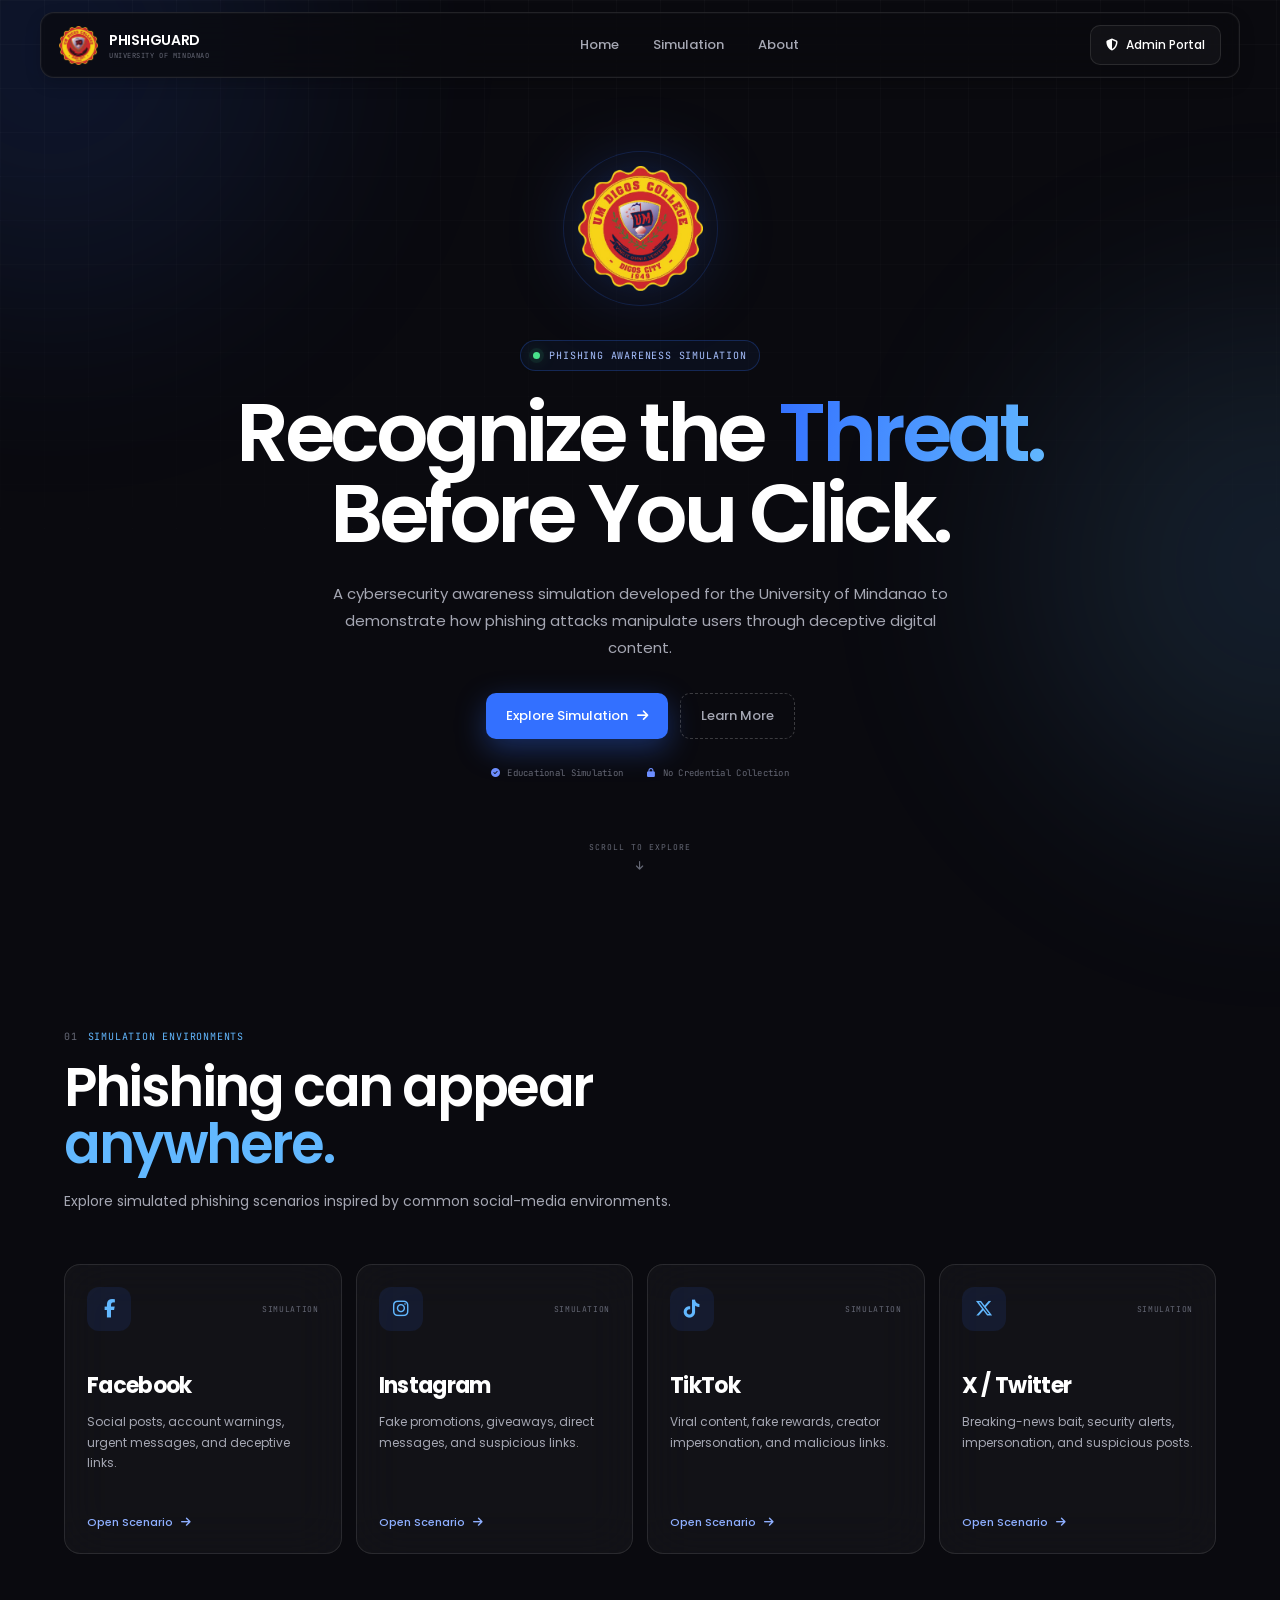
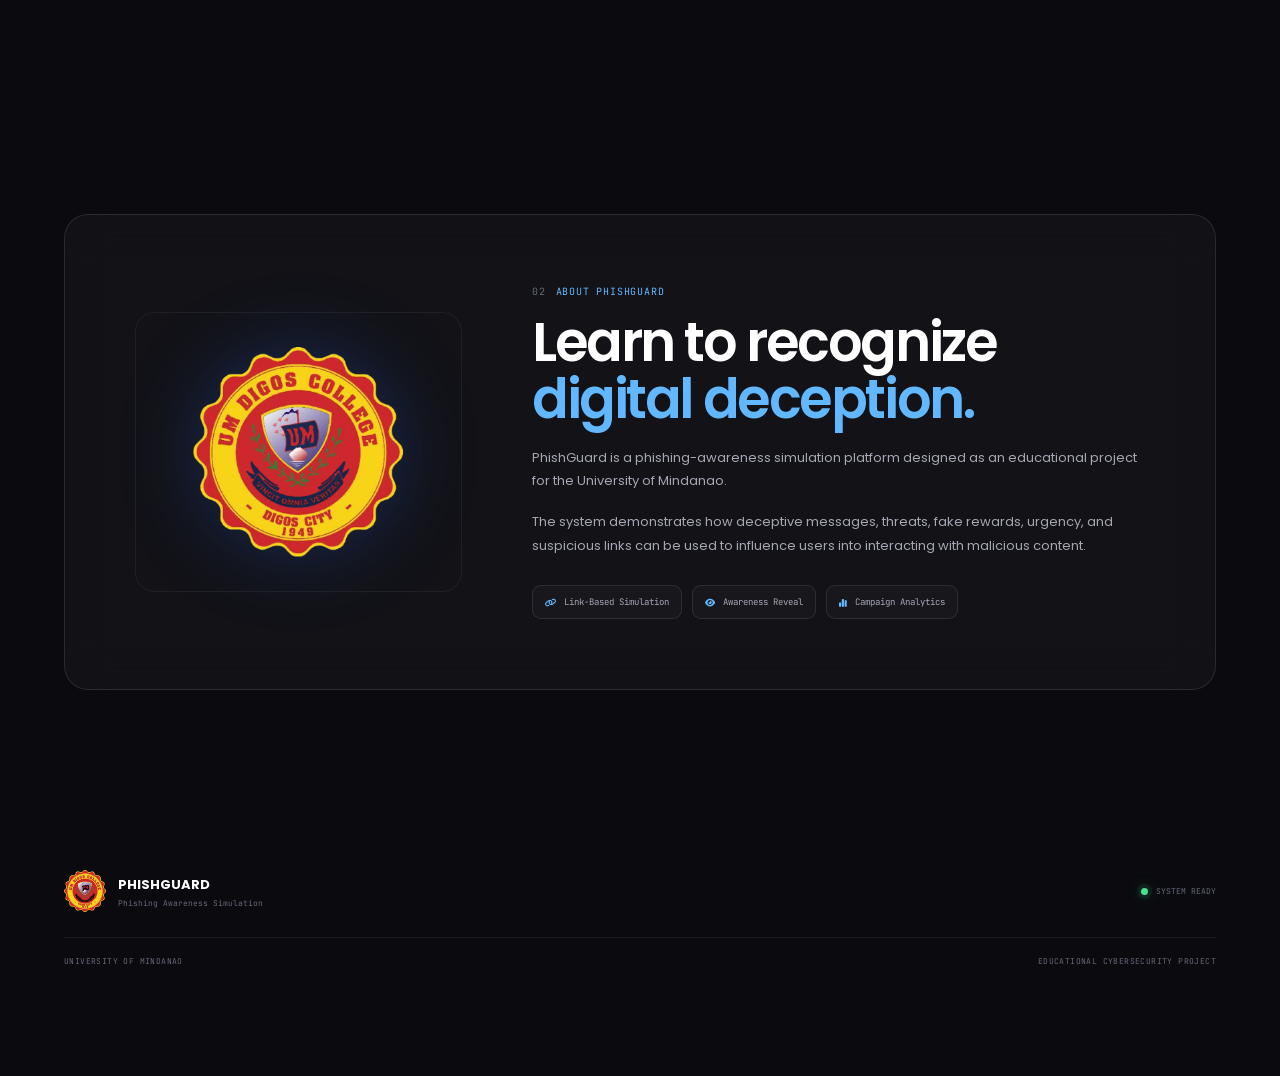
==== UMGA/index.html @ 42d5ea68 "Add files via upload" ====
<!DOCTYPE html>
<html lang="en">
<head>
    <meta charset="UTF-8">
    <meta name="viewport" content="width=device-width, initial-scale=1.0">

    <title>PhishGuard | University of Mindanao</title>

    <!-- Google Fonts -->
    <link rel="preconnect" href="https://fonts.googleapis.com">
    <link rel="preconnect" href="https://fonts.gstatic.com" crossorigin>

    <link
        href="https://fonts.googleapis.com/css2?family=JetBrains+Mono:wght@400;500;600&family=Poppins:wght@400;500;600;700&display=swap"
        rel="stylesheet"
    >

    <!-- Icons -->
    <link
        rel="stylesheet"
        href="https://cdnjs.cloudflare.com/ajax/libs/font-awesome/6.5.2/css/all.min.css"
    >

    <link rel="stylesheet" href="css/style.css">
</head>

<body>

    <!-- Background Effects -->
    <div class="background-grid"></div>
    <div class="background-glow glow-one"></div>
    <div class="background-glow glow-two"></div>

    <!-- HEADER -->
    <header class="site-header">
        <div class="header-shell">

            <a href="index.html" class="brand">
                <div class="brand-mark">
                    <img
                        src="assets/images/um-logo.png"
                        alt="University of Mindanao Logo"
                    >
                </div>

                <div class="brand-text">
                    <span class="brand-name">PHISHGUARD</span>
                    <span class="brand-school">UNIVERSITY OF MINDANAO</span>
                </div>
            </a>

            <nav class="desktop-nav">
                <a href="#home">Home</a>
                <a href="#simulation">Simulation</a>
                <a href="#about">About</a>
            </nav>

            <a href="admin.html" class="admin-button">
                <i class="fa-solid fa-shield-halved"></i>
                Admin Portal
            </a>

        </div>
    </header>


    <!-- HERO -->
    <main>

        <section class="hero" id="home">

            <div class="hero-content">

                <div class="hero-logo">
                    <div class="logo-halo"></div>

                    <img
                        src="assets/images/um-logo.png"
                        alt="University of Mindanao"
                    >
                </div>

                <div class="hero-badge">
                    <span class="status-dot"></span>
                    PHISHING AWARENESS SIMULATION
                </div>

                <h1>
                    Recognize the
                    <span>Threat.</span>
                    <br>
                    Before You Click.
                </h1>

                <p class="hero-description">
                    A cybersecurity awareness simulation developed for
                    the University of Mindanao to demonstrate how
                    phishing attacks manipulate users through
                    deceptive digital content.
                </p>

                <div class="hero-actions">
                    <a href="#simulation" class="primary-button">
                        Explore Simulation
                        <i class="fa-solid fa-arrow-right"></i>
                    </a>

                    <a href="#about" class="secondary-button">
                        Learn More
                    </a>
                </div>

                <div class="hero-meta">
                    <span>
                        <i class="fa-solid fa-circle-check"></i>
                        Educational Simulation
                    </span>

                    <span>
                        <i class="fa-solid fa-lock"></i>
                        No Credential Collection
                    </span>
                </div>

            </div>

            <div class="scroll-indicator">
                <span>SCROLL TO EXPLORE</span>
                <i class="fa-solid fa-arrow-down"></i>
            </div>

        </section>


        <!-- SIMULATION PLATFORMS -->
        <section class="simulation-section" id="simulation">

            <div class="section-heading">

                <div class="section-label">
                    <span>01</span>
                    SIMULATION ENVIRONMENTS
                </div>

                <h2>
                    Phishing can appear
                    <span>anywhere.</span>
                </h2>

                <p>
                    Explore simulated phishing scenarios inspired by
                    common social-media environments.
                </p>

            </div>


            <div class="platform-grid">

                <!-- FACEBOOK -->
                <article class="platform-card facebook-card">

                    <div class="platform-top">
                        <div class="platform-icon">
                            <i class="fa-brands fa-facebook-f"></i>
                        </div>

                        <span class="platform-tag">
                            SIMULATION
                        </span>
                    </div>

                    <h3>Facebook</h3>

                    <p>
                        Social posts, account warnings, urgent messages,
                        and deceptive links.
                    </p>

                    <a href="campaign.html?platform=facebook">
                        Open Scenario
                        <i class="fa-solid fa-arrow-right"></i>
                    </a>

                </article>


                <!-- INSTAGRAM -->
                <article class="platform-card instagram-card">

                    <div class="platform-top">
                        <div class="platform-icon">
                            <i class="fa-brands fa-instagram"></i>
                        </div>

                        <span class="platform-tag">
                            SIMULATION
                        </span>
                    </div>

                    <h3>Instagram</h3>

                    <p>
                        Fake promotions, giveaways, direct messages,
                        and suspicious links.
                    </p>

                    <a href="campaign.html?platform=instagram">
                        Open Scenario
                        <i class="fa-solid fa-arrow-right"></i>
                    </a>

                </article>


                <!-- TIKTOK -->
                <article class="platform-card tiktok-card">

                    <div class="platform-top">
                        <div class="platform-icon">
                            <i class="fa-brands fa-tiktok"></i>
                        </div>

                        <span class="platform-tag">
                            SIMULATION
                        </span>
                    </div>

                    <h3>TikTok</h3>

                    <p>
                        Viral content, fake rewards, creator impersonation,
                        and malicious links.
                    </p>

                    <a href="campaign.html?platform=tiktok">
                        Open Scenario
                        <i class="fa-solid fa-arrow-right"></i>
                    </a>

                </article>


                <!-- X -->
                <article class="platform-card x-card">

                    <div class="platform-top">
                        <div class="platform-icon">
                            <i class="fa-brands fa-x-twitter"></i>
                        </div>

                        <span class="platform-tag">
                            SIMULATION
                        </span>
                    </div>

                    <h3>X / Twitter</h3>

                    <p>
                        Breaking-news bait, security alerts,
                        impersonation, and suspicious posts.
                    </p>

                    <a href="campaign.html?platform=twitter">
                        Open Scenario
                        <i class="fa-solid fa-arrow-right"></i>
                    </a>

                </article>

            </div>

        </section>


        <!-- ABOUT -->
        <section class="about-section" id="about">

            <div class="about-card">

                <div class="about-logo">
                    <img
                        src="assets/images/um-logo.png"
                        alt="University of Mindanao"
                    >
                </div>

                <div class="about-content">

                    <div class="section-label">
                        <span>02</span>
                        ABOUT PHISHGUARD
                    </div>

                    <h2>
                        Learn to recognize
                        <span>digital deception.</span>
                    </h2>

                    <p>
                        PhishGuard is a phishing-awareness simulation
                        platform designed as an educational project
                        for the University of Mindanao.
                    </p>

                    <p>
                        The system demonstrates how deceptive messages,
                        threats, fake rewards, urgency, and suspicious
                        links can be used to influence users into
                        interacting with malicious content.
                    </p>

                    <div class="about-features">

                        <div>
                            <i class="fa-solid fa-link"></i>
                            <span>Link-Based Simulation</span>
                        </div>

                        <div>
                            <i class="fa-solid fa-eye"></i>
                            <span>Awareness Reveal</span>
                        </div>

                        <div>
                            <i class="fa-solid fa-chart-simple"></i>
                            <span>Campaign Analytics</span>
                        </div>

                    </div>

                </div>

            </div>

        </section>


        <!-- FOOTER -->
        <footer class="site-footer">

            <div class="footer-main">

                <div class="footer-brand">

                    <img
                        src="assets/images/um-logo.png"
                        alt="University of Mindanao"
                    >

                    <div>
                        <strong>PHISHGUARD</strong>
                        <span>
                            Phishing Awareness Simulation
                        </span>
                    </div>

                </div>

                <div class="footer-status">
                    <span class="status-dot"></span>
                    SYSTEM READY
                </div>

            </div>

            <div class="footer-bottom">

                <span>
                    UNIVERSITY OF MINDANAO
                </span>

                <span>
                    EDUCATIONAL CYBERSECURITY PROJECT
                </span>

            </div>

        </footer>

    </main>


    <!-- MOBILE NAV -->
    <nav class="mobile-nav">

        <a href="#home" class="mobile-nav-item active">
            <i class="fa-solid fa-house"></i>
            <span>Home</span>
        </a>

        <a href="#simulation" class="mobile-nav-item">
            <i class="fa-solid fa-fingerprint"></i>
            <span>Simulate</span>
        </a>

        <a href="#about" class="mobile-nav-item">
            <i class="fa-solid fa-circle-info"></i>
            <span>About</span>
        </a>

        <a href="admin.html" class="mobile-nav-item">
            <i class="fa-solid fa-shield-halved"></i>
            <span>Admin</span>
        </a>

    </nav>

</body>
</html>
---- UMGA/css/style.css ----
:root {
    --bg: #0a0a0f;
    --bg-soft: #0d0e15;

    --accent: #3370ff;
    --accent-light: #62b8ff;

    --warning: #fbbf24;

    --text: #ffffff;
    --text-soft: #a5a7b3;
    --text-muted: #656875;

    --border: rgba(255, 255, 255, 0.10);
    --border-soft: rgba(255, 255, 255, 0.06);

    --glass: rgba(255, 255, 255, 0.035);

    --radius: 18px;
}


/* =========================
   RESET
========================= */

* {
    margin: 0;
    padding: 0;
    box-sizing: border-box;
}

html {
    scroll-behavior: smooth;
}

body {
    min-height: 100vh;

    background: var(--bg);
    color: var(--text);

    font-family: "Poppins", sans-serif;

    overflow-x: hidden;
}

a {
    color: inherit;
    text-decoration: none;
}

button,
a {
    -webkit-tap-highlight-color: transparent;
}


/* =========================
   BACKGROUND
========================= */

.background-grid {
    position: fixed;
    inset: 0;

    pointer-events: none;

    background-image:
        linear-gradient(
            rgba(255, 255, 255, 0.025) 1px,
            transparent 1px
        ),
        linear-gradient(
            90deg,
            rgba(255, 255, 255, 0.025) 1px,
            transparent 1px
        );

    background-size: 44px 44px;

    mask-image: linear-gradient(
        to bottom,
        black,
        transparent 75%
    );

    z-index: -3;
}

.background-glow {
    position: fixed;

    width: 500px;
    height: 500px;

    border-radius: 50%;

    pointer-events: none;

    filter: blur(120px);

    opacity: 0.12;

    z-index: -2;
}

.glow-one {
    background: var(--accent);
    top: -200px;
    left: -200px;
}

.glow-two {
    background: var(--accent-light);
    right: -250px;
    top: 35%;
}


/* =========================
   HEADER
========================= */

.site-header {
    position: fixed;

    top: 12px;
    left: 12px;
    right: 12px;

    z-index: 100;
}

.header-shell {
    max-width: 1200px;

    margin: auto;

    height: 66px;

    display: flex;
    align-items: center;
    justify-content: space-between;

    padding: 0 18px;

    background: rgba(10, 10, 15, 0.72);

    backdrop-filter: blur(24px);
    -webkit-backdrop-filter: blur(24px);

    border: 1px solid var(--border);

    border-radius: 14px;

    box-shadow:
        inset 0 0 0 1px rgba(255,255,255,0.025),
        0 6px 16px rgba(0,0,0,0.16);
}


/* Brand */

.brand {
    display: flex;
    align-items: center;
    gap: 11px;
}

.brand-mark {
    width: 39px;
    height: 39px;

    display: flex;
    align-items: center;
    justify-content: center;
}

.brand-mark img {
    width: 100%;
    height: 100%;

    object-fit: contain;
}

.brand-text {
    display: flex;
    flex-direction: column;
}

.brand-name {
    font-size: 14px;
    font-weight: 600;
    letter-spacing: -0.02em;
}

.brand-school {
    font-family: "JetBrains Mono", monospace;

    font-size: 7px;

    color: var(--text-muted);

    letter-spacing: 0.08em;
}


/* Navigation */

.desktop-nav {
    display: flex;
    align-items: center;
    gap: 34px;

    margin-left: 80px;
}

.desktop-nav a {
    color: var(--text-soft);

    font-size: 13px;
    font-weight: 500;

    transition: 0.25s ease;
}

.desktop-nav a:hover {
    color: white;
}


/* Admin Button */

.admin-button {
    display: flex;
    align-items: center;
    gap: 8px;

    padding: 10px 15px;

    border: 1px solid var(--border);

    border-radius: 10px;

    font-size: 12px;
    font-weight: 500;

    background: rgba(255,255,255,0.035);

    transition: 0.25s ease;
}

.admin-button:hover {
    border-color: rgba(51,112,255,0.55);

    background: rgba(51,112,255,0.08);

    transform: translateY(-1px);
}


/* =========================
   HERO
========================= */

.hero {
    min-height: 100svh;

    position: relative;

    display: flex;
    align-items: center;
    justify-content: center;

    padding:
        130px
        24px
        100px;

    text-align: center;
}

.hero-content {
    width: min(900px, 100%);

    display: flex;
    flex-direction: column;
    align-items: center;
}


/* Large UM logo */

.hero-logo {
    position: relative;

    width: 155px;
    height: 155px;

    display: flex;
    align-items: center;
    justify-content: center;

    margin-bottom: 34px;
}

.hero-logo img {
    width: 125px;
    height: 125px;

    object-fit: contain;

    position: relative;

    z-index: 2;

    filter:
        drop-shadow(0 0 35px rgba(51,112,255,0.25));
}

.logo-halo {
    position: absolute;

    width: 155px;
    height: 155px;

    border-radius: 50%;

    border: 1px solid rgba(51,112,255,0.18);

    background:
        radial-gradient(
            circle,
            rgba(51,112,255,0.10),
            transparent 68%
        );

    animation: logoPulse 4s ease-in-out infinite;
}

@keyframes logoPulse {
    0%, 100% {
        transform: scale(0.96);
        opacity: 0.6;
    }

    50% {
        transform: scale(1.04);
        opacity: 1;
    }
}


/* Badge */

.hero-badge {
    display: inline-flex;
    align-items: center;
    gap: 9px;

    padding: 8px 12px;

    border: 1px solid rgba(51,112,255,0.25);

    border-radius: 999px;

    background: rgba(51,112,255,0.055);

    color: #a8c1ff;

    font-family: "JetBrains Mono", monospace;

    font-size: 10px;
    letter-spacing: 0.08em;

    margin-bottom: 22px;
}

.status-dot {
    width: 7px;
    height: 7px;

    display: inline-block;

    border-radius: 50%;

    background: #48e38b;

    box-shadow:
        0 0 0 4px rgba(72,227,139,0.08),
        0 0 15px rgba(72,227,139,0.45);

    animation: statusPulse 2s infinite;
}

@keyframes statusPulse {
    0%, 100% {
        opacity: 1;
    }

    50% {
        opacity: 0.4;
    }
}


/* Heading */

.hero h1 {
    max-width: 900px;

    font-size: clamp(48px, 7vw, 82px);

    line-height: 0.98;

    font-weight: 600;

    letter-spacing: -0.055em;
}

.hero h1 span {
    background:
        linear-gradient(
            100deg,
            var(--accent),
            var(--accent-light)
        );

    -webkit-background-clip: text;
    background-clip: text;

    color: transparent;
}


/* Description */

.hero-description {
    max-width: 650px;

    margin-top: 26px;

    color: var(--text-soft);

    font-size: 15px;

    line-height: 1.8;
}


/* Hero buttons */

.hero-actions {
    display: flex;
    align-items: center;
    gap: 12px;

    margin-top: 32px;
}

.primary-button,
.secondary-button {
    display: inline-flex;
    align-items: center;
    justify-content: center;
    gap: 9px;

    min-height: 46px;

    padding: 0 20px;

    border-radius: 10px;

    font-size: 13px;
    font-weight: 500;

    transition: 0.3s ease;
}

.primary-button {
    background: var(--accent);

    box-shadow:
        0 10px 30px rgba(51,112,255,0.35);
}

.primary-button:hover {
    transform: translateY(-3px);

    box-shadow:
        0 14px 40px rgba(51,112,255,0.48);
}

.primary-button i {
    transition: 0.25s ease;
}

.primary-button:hover i {
    transform: translateX(3px);
}

.secondary-button {
    border: 1px dashed rgba(255,255,255,0.20);

    color: var(--text-soft);
}

.secondary-button:hover {
    border-color: rgba(255,255,255,0.45);

    color: white;
}


/* Hero metadata */

.hero-meta {
    display: flex;
    align-items: center;
    gap: 24px;

    margin-top: 28px;

    color: var(--text-muted);

    font-family: "JetBrains Mono", monospace;

    font-size: 9px;

    letter-spacing: 0.03em;
}

.hero-meta span {
    display: flex;
    align-items: center;
    gap: 7px;
}

.hero-meta i {
    color: #6d8eff;
}


/* Scroll */

.scroll-indicator {
    position: absolute;

    bottom: 30px;

    display: flex;
    flex-direction: column;
    align-items: center;

    gap: 8px;

    color: var(--text-muted);

    font-family: "JetBrains Mono", monospace;

    font-size: 8px;

    letter-spacing: 0.12em;
}

.scroll-indicator i {
    font-size: 10px;

    animation: scrollDown 1.8s infinite;
}

@keyframes scrollDown {
    0%, 100% {
        transform: translateY(0);
    }

    50% {
        transform: translateY(5px);
    }
}


/* =========================
   SECTIONS
========================= */

.simulation-section,
.about-section {
    max-width: 1200px;

    margin: auto;

    padding:
        130px 24px;
}

.section-heading {
    max-width: 700px;

    margin-bottom: 50px;
}

.section-label {
    display: flex;
    align-items: center;
    gap: 10px;

    color: var(--accent-light);

    font-family: "JetBrains Mono", monospace;

    font-size: 10px;

    letter-spacing: 0.08em;

    margin-bottom: 16px;
}

.section-label span {
    color: var(--text-muted);
}

.section-heading h2,
.about-content h2 {
    font-size: clamp(34px, 5vw, 54px);

    line-height: 1.05;

    letter-spacing: -0.045em;

    font-weight: 600;
}

.section-heading h2 span,
.about-content h2 span {
    color: var(--accent-light);
}

.section-heading p {
    color: var(--text-soft);

    font-size: 14px;

    line-height: 1.7;

    margin-top: 18px;
}


/* =========================
   PLATFORM CARDS
========================= */

.platform-grid {
    display: grid;

    grid-template-columns:
        repeat(4, 1fr);

    gap: 14px;
}

.platform-card {
    position: relative;

    min-height: 290px;

    padding: 22px;

    display: flex;
    flex-direction: column;

    background: var(--glass);

    backdrop-filter: blur(24px);
    -webkit-backdrop-filter: blur(24px);

    border: 1px solid var(--border);

    border-radius: 16px;

    overflow: hidden;

    transition:
        transform 0.35s ease,
        border-color 0.35s ease,
        box-shadow 0.35s ease;
}

.platform-card::before {
    content: "";

    position: absolute;

    width: 180px;
    height: 180px;

    top: -80px;
    right: -80px;

    border-radius: 50%;

    background: rgba(51,112,255,0.10);

    filter: blur(45px);

    opacity: 0;

    transition: 0.35s ease;
}

.platform-card:hover {
    transform: translateY(-7px);

    border-color: rgba(51,112,255,0.42);

    box-shadow:
        0 20px 50px rgba(0,0,0,0.30),
        0 0 35px rgba(51,112,255,0.08);
}

.platform-card:hover::before {
    opacity: 1;
}

.platform-top {
    display: flex;

    align-items: center;
    justify-content: space-between;
}

.platform-icon {
    width: 44px;
    height: 44px;

    display: flex;
    align-items: center;
    justify-content: center;

    border-radius: 12px;

    background: rgba(51,112,255,0.10);

    color: var(--accent-light);

    font-size: 18px;
}

.platform-tag {
    color: var(--text-muted);

    font-family: "JetBrains Mono", monospace;

    font-size: 8px;

    letter-spacing: 0.08em;
}

.platform-card h3 {
    margin-top: 38px;

    font-size: 22px;

    letter-spacing: -0.03em;
}

.platform-card p {
    margin-top: 10px;

    color: var(--text-soft);

    font-size: 12px;

    line-height: 1.7;
}

.platform-card a {
    margin-top: auto;

    padding-top: 22px;

    display: flex;
    align-items: center;
    gap: 8px;

    color: #8eafff;

    font-size: 11px;
    font-weight: 500;
}

.platform-card a i {
    transition: 0.25s ease;
}

.platform-card a:hover i {
    transform: translateX(4px);
}


/* =========================
   ABOUT
========================= */

.about-card {
    display: grid;

    grid-template-columns: 0.8fr 1.5fr;

    gap: 70px;

    align-items: center;

    padding: 70px;

    background: var(--glass);

    border: 1px solid var(--border);

    border-radius: 24px;

    backdrop-filter: blur(24px);
    -webkit-backdrop-filter: blur(24px);
}

.about-logo {
    min-height: 280px;

    display: flex;
    align-items: center;
    justify-content: center;

    border: 1px solid var(--border-soft);

    border-radius: 20px;

    background:
        radial-gradient(
            circle,
            rgba(51,112,255,0.09),
            transparent 65%
        );
}

.about-logo img {
    width: 210px;
    height: 210px;

    object-fit: contain;

    filter:
        drop-shadow(0 0 40px rgba(51,112,255,0.22));
}

.about-content h2 {
    max-width: 650px;
}

.about-content > p {
    max-width: 650px;

    margin-top: 18px;

    color: var(--text-soft);

    font-size: 13px;

    line-height: 1.8;
}

.about-features {
    display: flex;

    flex-wrap: wrap;

    gap: 10px;

    margin-top: 28px;
}

.about-features div {
    display: flex;
    align-items: center;
    gap: 8px;

    padding: 10px 12px;

    border: 1px solid var(--border);

    border-radius: 9px;

    background: rgba(255,255,255,0.025);

    color: var(--text-soft);

    font-family: "JetBrains Mono", monospace;

    font-size: 9px;
}

.about-features i {
    color: var(--accent-light);
}


/* =========================
   FOOTER
========================= */

.site-footer {
    max-width: 1200px;

    margin: auto;

    padding: 50px 24px 110px;
}

.footer-main {
    display: flex;
    align-items: center;
    justify-content: space-between;

    padding-bottom: 25px;

    border-bottom: 1px solid var(--border-soft);
}

.footer-brand {
    display: flex;
    align-items: center;
    gap: 12px;
}

.footer-brand img {
    width: 42px;
    height: 42px;

    object-fit: contain;
}

.footer-brand div {
    display: flex;
    flex-direction: column;
}

.footer-brand strong {
    font-size: 13px;
}

.footer-brand span {
    color: var(--text-muted);

    font-family: "JetBrains Mono", monospace;

    font-size: 8px;

    margin-top: 3px;
}

.footer-status {
    display: flex;
    align-items: center;
    gap: 8px;

    color: var(--text-muted);

    font-family: "JetBrains Mono", monospace;

    font-size: 8px;
}

.footer-bottom {
    display: flex;
    justify-content: space-between;

    padding-top: 18px;

    color: var(--text-muted);

    font-family: "JetBrains Mono", monospace;

    font-size: 8px;

    letter-spacing: 0.05em;
}


/* =========================
   MOBILE NAV
========================= */

.mobile-nav {
    display: none;
}


/* =========================
   RESPONSIVE
========================= */

@media (max-width: 950px) {

    .desktop-nav {
        margin-left: 0;
    }

    .platform-grid {
        grid-template-columns:
            repeat(2, 1fr);
    }

    .about-card {
        grid-template-columns: 1fr;

        padding: 45px;
    }

    .about-logo {
        min-height: 220px;
    }

}


@media (max-width: 650px) {

    .site-header {
        top: 8px;
        left: 8px;
        right: 8px;
    }

    .header-shell {
        height: 58px;

        padding: 0 12px;
    }

    .desktop-nav,
    .admin-button {
        display: none;
    }

    .brand-school {
        display: none;
    }

    .brand-name {
        font-size: 13px;
    }

    .hero {
        padding:
            110px 18px
            90px;
    }

    .hero-logo {
        width: 130px;
        height: 130px;
    }

    .hero-logo img {
        width: 105px;
        height: 105px;
    }

    .logo-halo {
        width: 130px;
        height: 130px;
    }

    .hero h1 {
        font-size: clamp(42px, 12vw, 60px);
    }

    .hero-description {
        font-size: 13px;
    }

    .hero-actions {
        width: 100%;

        flex-direction: column;
    }

    .primary-button,
    .secondary-button {
        width: 100%;
    }

    .hero-meta {
        flex-direction: column;

        gap: 9px;
    }

    .simulation-section,
    .about-section {
        padding:
            90px 18px;
    }

    .platform-grid {
        grid-template-columns: 1fr;
    }

    .about-card {
        padding: 25px;

        gap: 30px;
    }

    .about-logo {
        min-height: 190px;
    }

    .about-logo img {
        width: 150px;
        height: 150px;
    }

    .footer-main {
        flex-direction: column;
        align-items: flex-start;

        gap: 20px;
    }

    .footer-bottom {
        flex-direction: column;

        gap: 8px;
    }

    .scroll-indicator {
        display: none;
    }

    .mobile-nav {
        position: fixed;

        display: flex;

        bottom: 18px;
        left: 50%;

        transform: translateX(-50%);

        z-index: 200;

        width: min(92%, 390px);

        padding: 7px;

        justify-content: space-around;

        background: rgba(10,10,15,0.78);

        backdrop-filter: blur(24px);
        -webkit-backdrop-filter: blur(24px);

        border: 1px solid var(--border);

        border-radius: 999px;

        box-shadow:
            0 15px 45px rgba(0,0,0,0.35);
    }

    .mobile-nav-item {
        position: relative;

        min-width: 64px;

        padding: 8px 9px;

        display: flex;
        flex-direction: column;
        align-items: center;

        gap: 4px;

        color: var(--text-muted);

        font-family: "JetBrains Mono", monospace;

        font-size: 7px;

        border-radius: 999px;

        transition: 0.25s ease;
    }

    .mobile-nav-item i {
        font-size: 14px;
    }

    .mobile-nav-item.active {
        color: white;

        background: rgba(51,112,255,0.16);

        border: 1px solid rgba(51,112,255,0.25);
    }

}
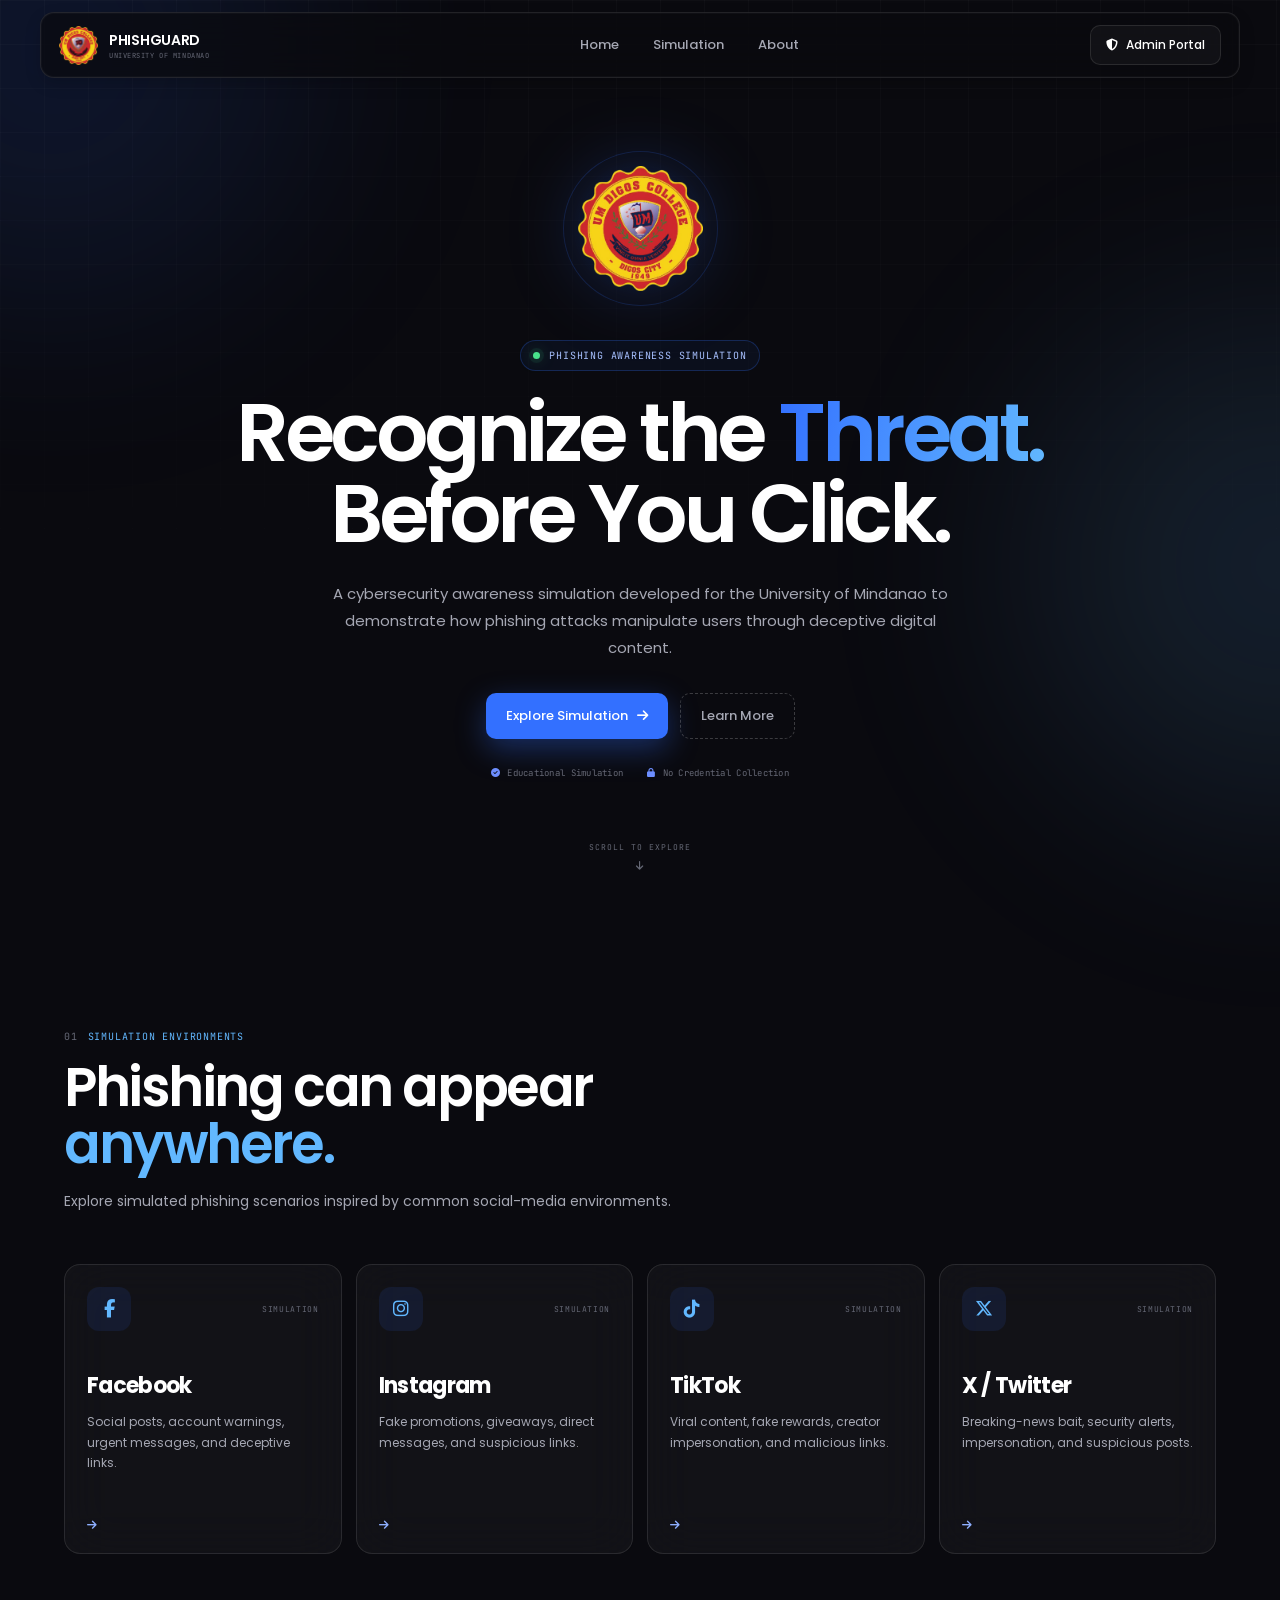
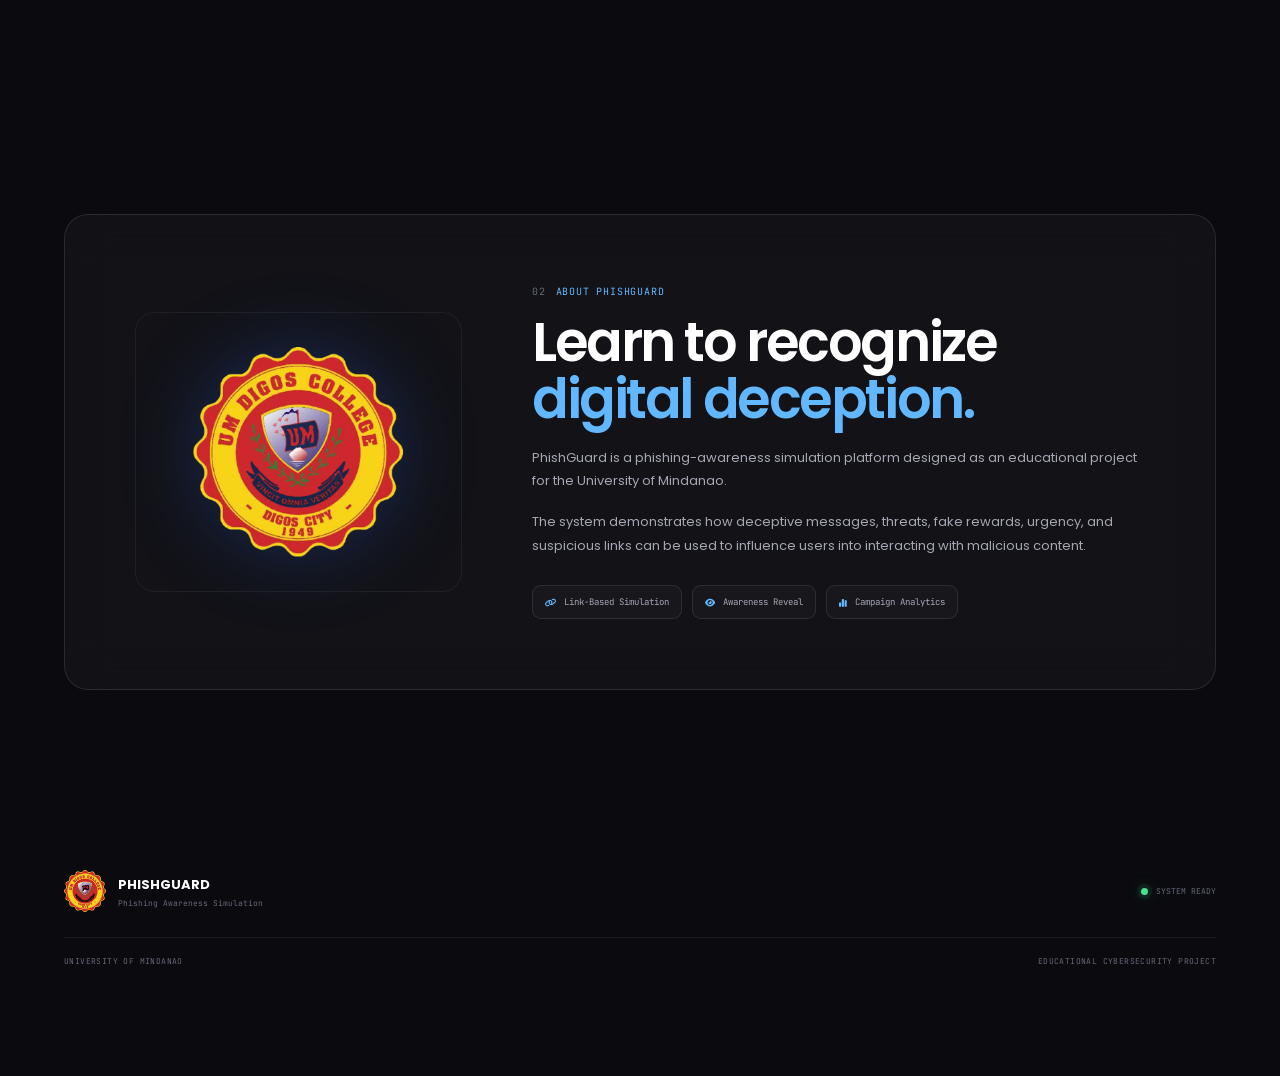
==== commit 4bb15d2f: "Update index.html" ====
--- a/UMGA/index.html
+++ b/UMGA/index.html
@@ -179,7 +179,7 @@
                     </p>
 
                     <a href="campaign.html?platform=facebook">
-                        Open Scenario
+                    
                         <i class="fa-solid fa-arrow-right"></i>
                     </a>
 
@@ -207,7 +207,7 @@
                     </p>
 
                     <a href="campaign.html?platform=instagram">
-                        Open Scenario
+                        
                         <i class="fa-solid fa-arrow-right"></i>
                     </a>
 
@@ -235,7 +235,7 @@
                     </p>
 
                     <a href="campaign.html?platform=tiktok">
-                        Open Scenario
+                     
                         <i class="fa-solid fa-arrow-right"></i>
                     </a>
 
@@ -263,7 +263,7 @@
                     </p>
 
                     <a href="campaign.html?platform=twitter">
-                        Open Scenario
+                        
                         <i class="fa-solid fa-arrow-right"></i>
                     </a>
 
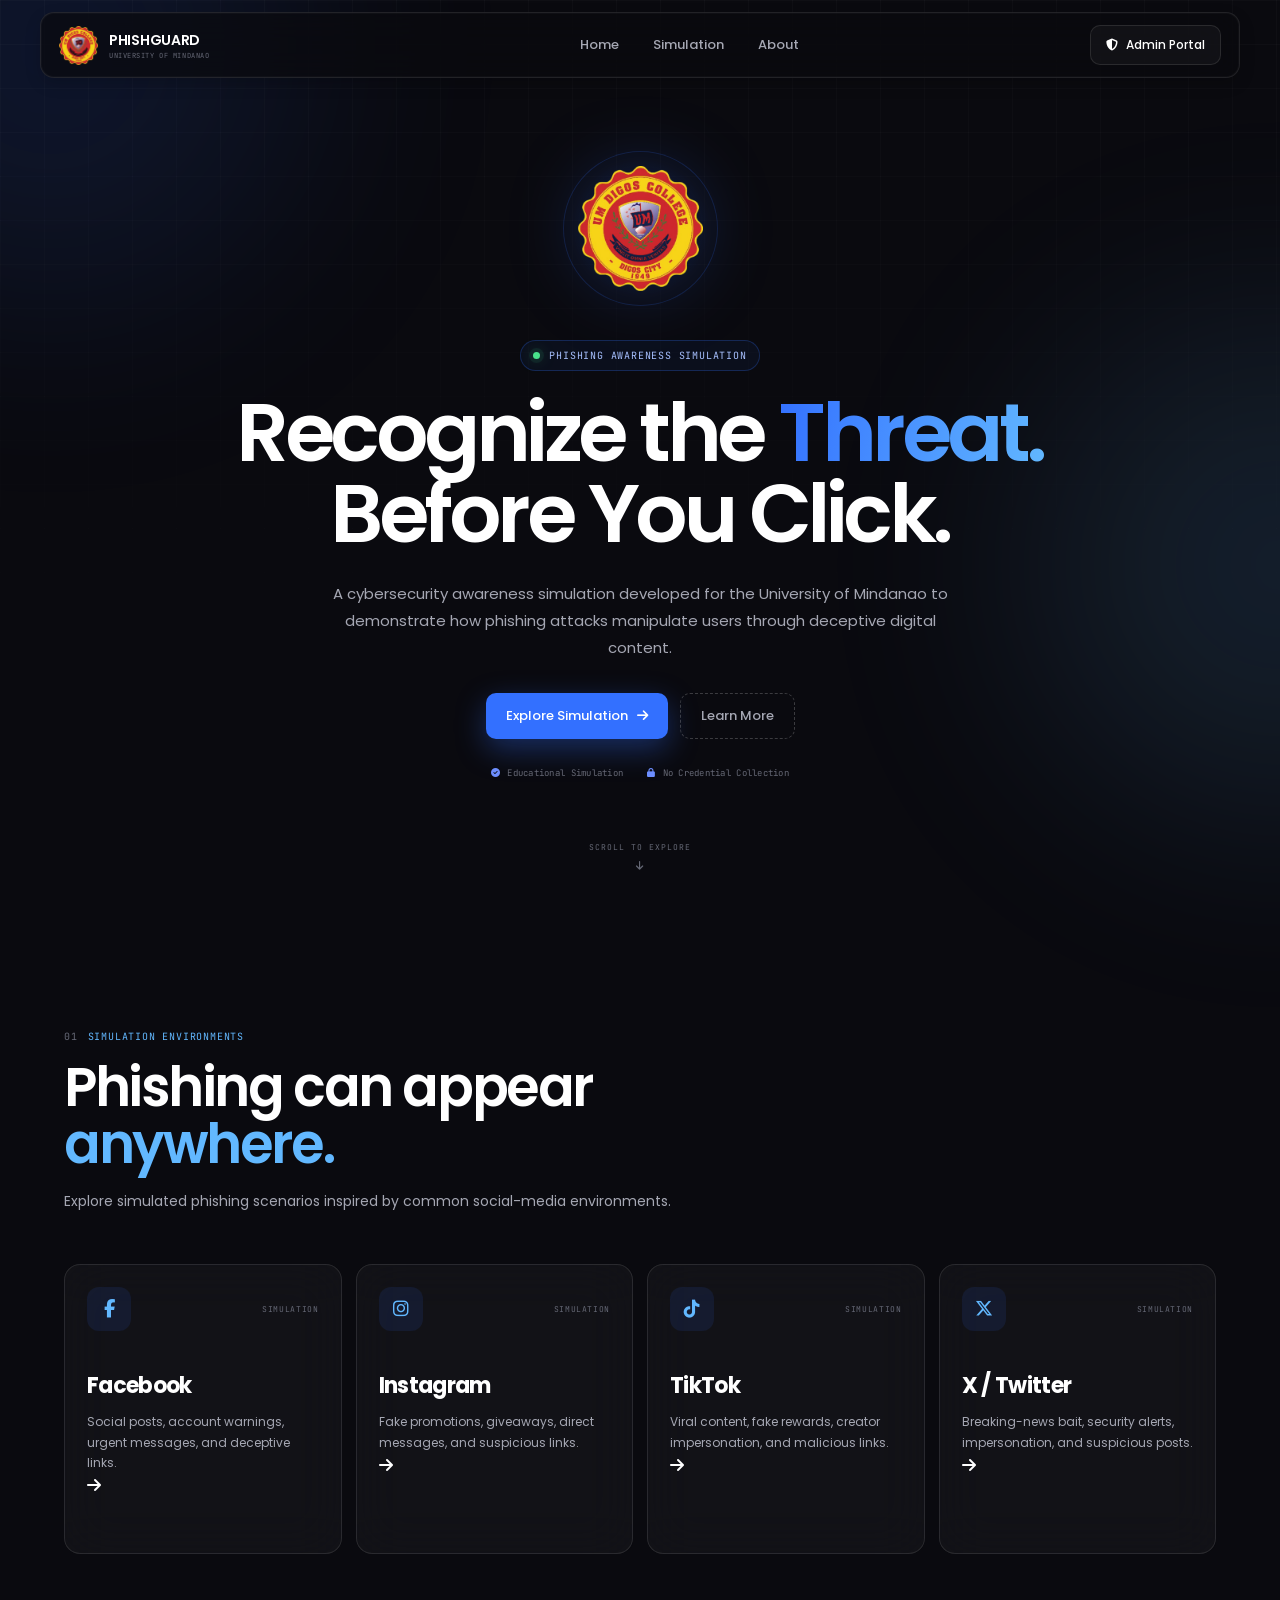
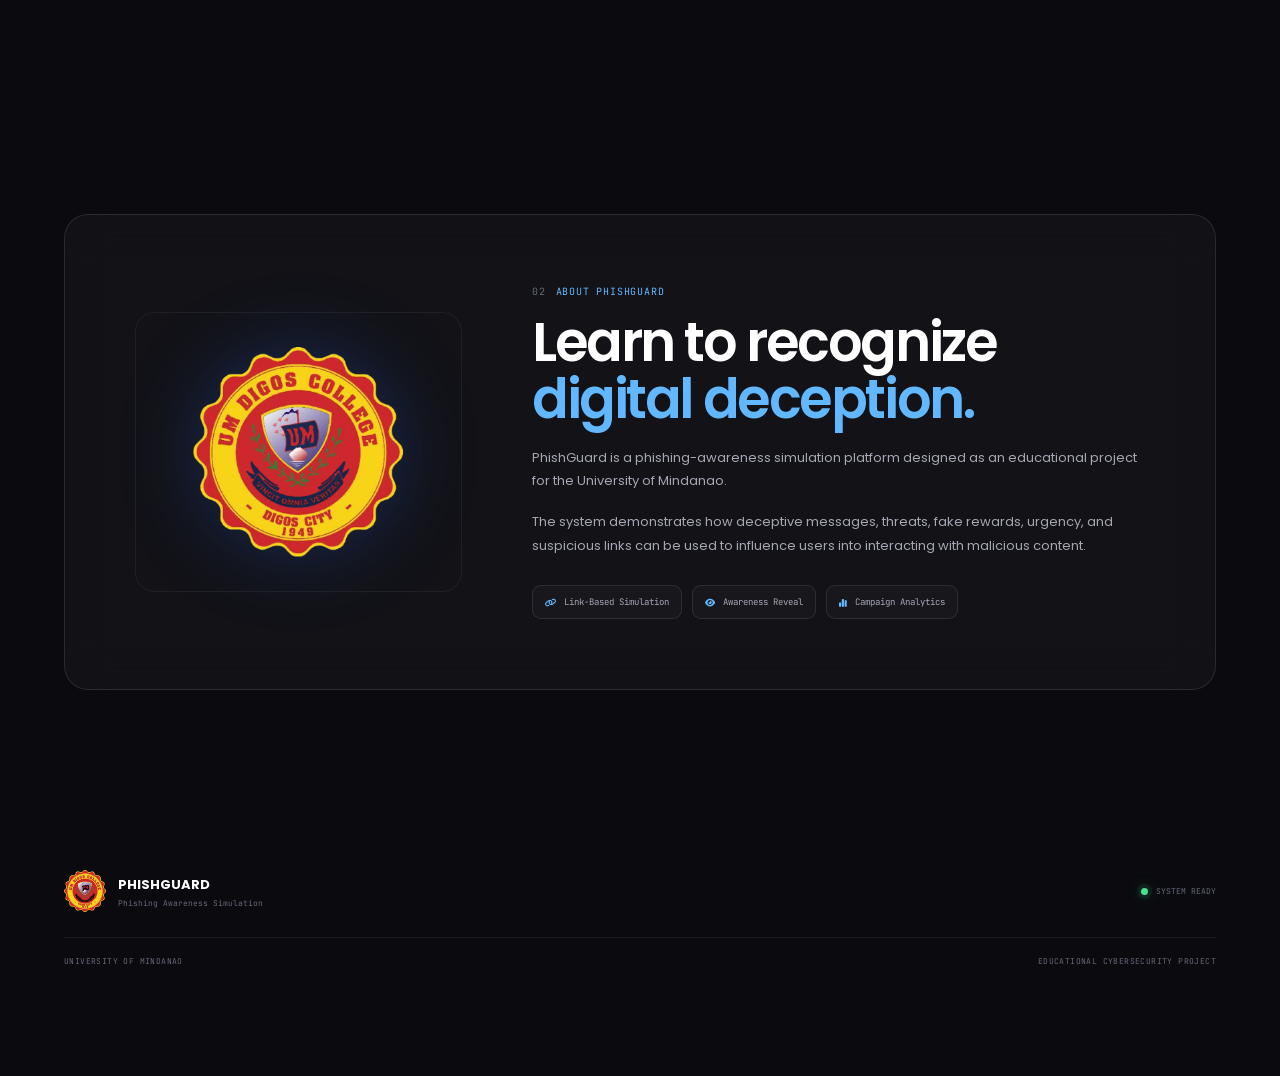
==== commit 98a12893: "Update index.html" ====
--- a/UMGA/index.html
+++ b/UMGA/index.html
@@ -1,4 +1,3 @@
-
 <!DOCTYPE html>
 <html lang="en">
 <head>
@@ -178,10 +177,9 @@
                         and deceptive links.
                     </p>
 
-                    <a href="campaign.html?platform=facebook">
-                    
+                    <div class="platform-arrow">
                         <i class="fa-solid fa-arrow-right"></i>
-                    </a>
+                    </div>
 
                 </article>
 
@@ -206,10 +204,9 @@
                         and suspicious links.
                     </p>
 
-                    <a href="campaign.html?platform=instagram">
-                        
+                    <div class="platform-arrow">
                         <i class="fa-solid fa-arrow-right"></i>
-                    </a>
+                    </div>
 
                 </article>
 
@@ -234,10 +231,9 @@
                         and malicious links.
                     </p>
 
-                    <a href="campaign.html?platform=tiktok">
-                     
+                    <div class="platform-arrow">
                         <i class="fa-solid fa-arrow-right"></i>
-                    </a>
+                    </div>
 
                 </article>
 
@@ -262,10 +258,9 @@
                         impersonation, and suspicious posts.
                     </p>
 
-                    <a href="campaign.html?platform=twitter">
-                        
+                    <div class="platform-arrow">
                         <i class="fa-solid fa-arrow-right"></i>
-                    </a>
+                    </div>
 
                 </article>
 
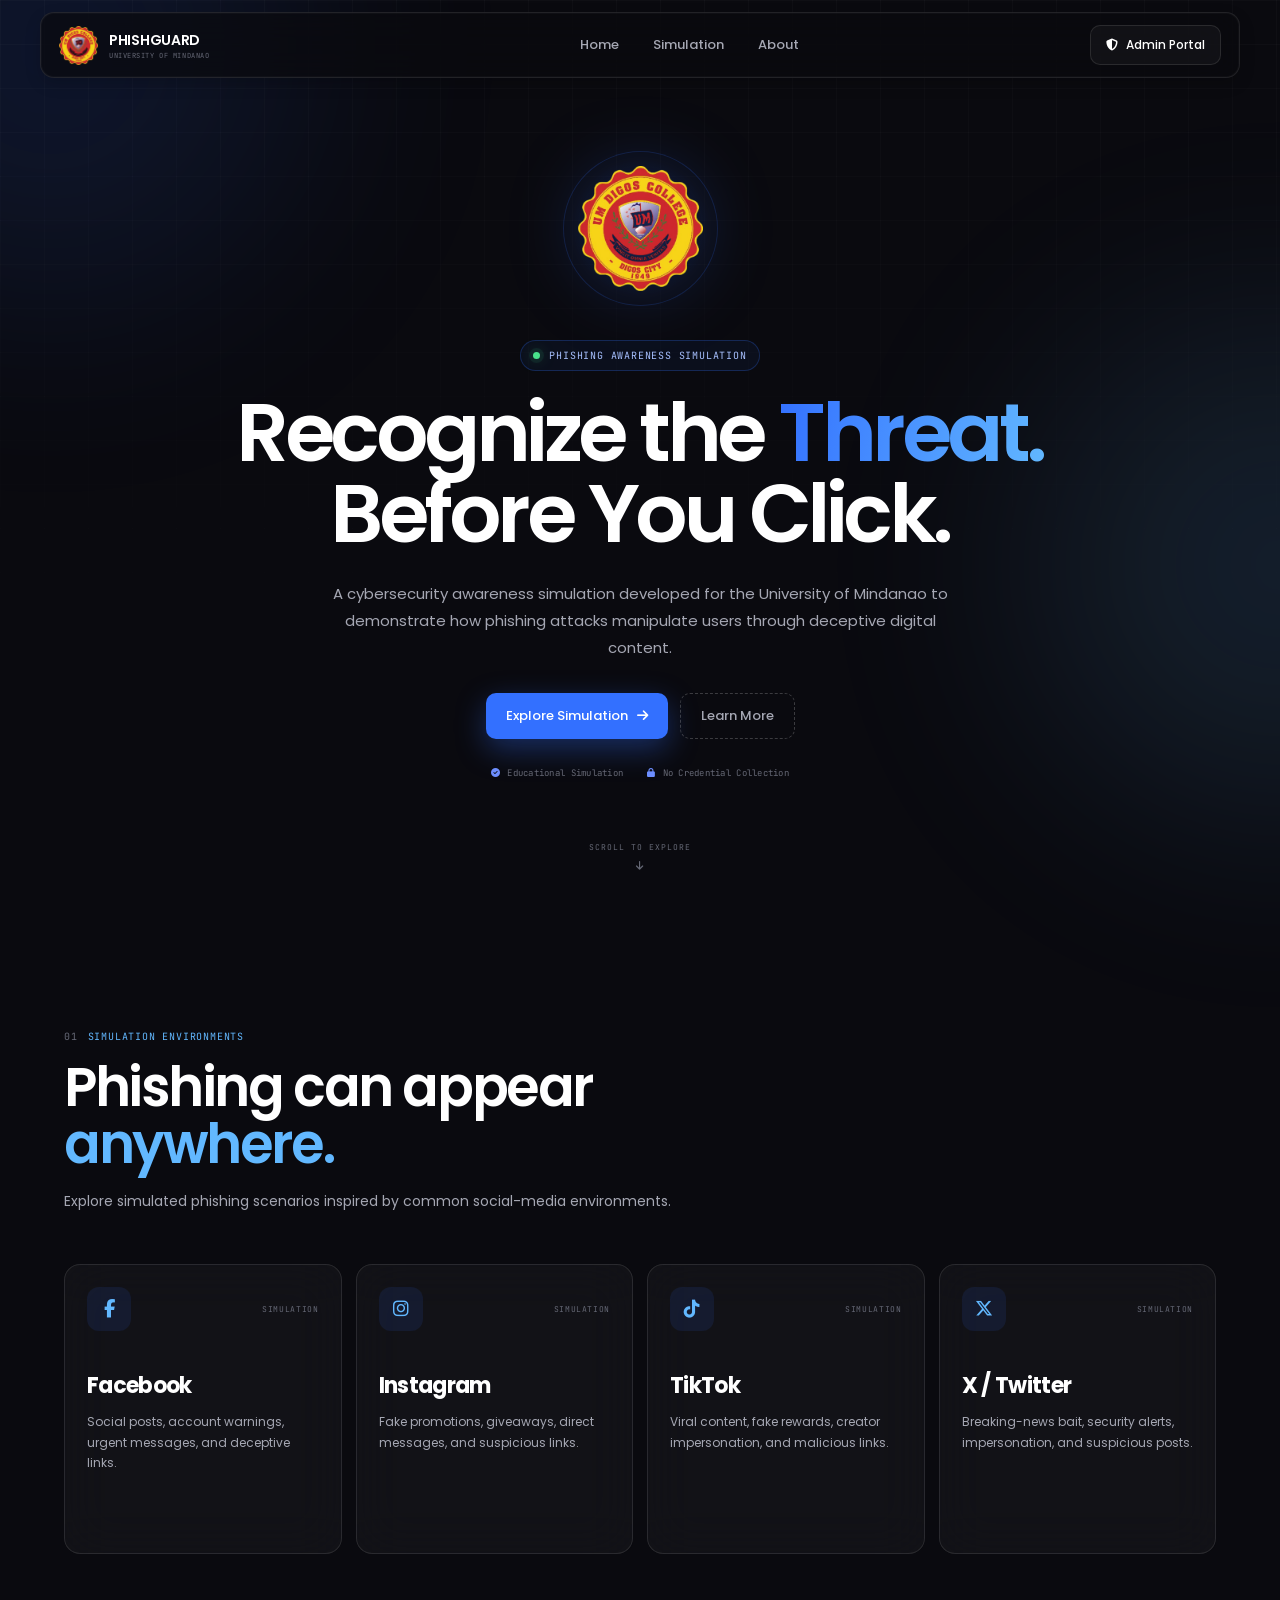
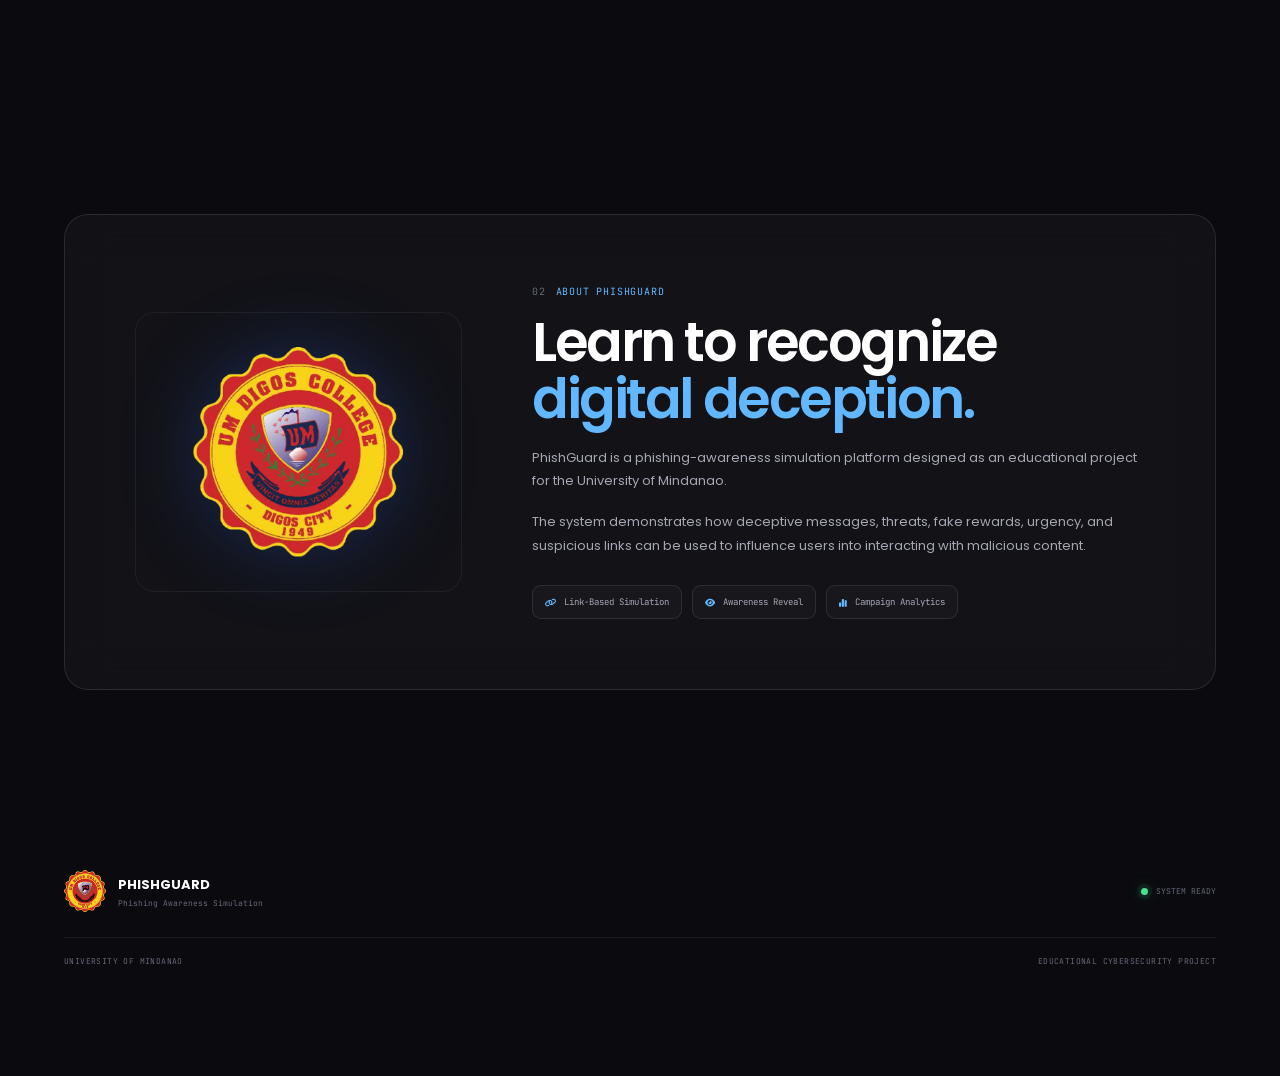
==== commit f08b480c: "Update index.html" ====
--- a/UMGA/index.html
+++ b/UMGA/index.html
@@ -1,3 +1,4 @@
+
 <!DOCTYPE html>
 <html lang="en">
 <head>
@@ -177,9 +178,7 @@
                         and deceptive links.
                     </p>
 
-                    <div class="platform-arrow">
-                        <i class="fa-solid fa-arrow-right"></i>
-                    </div>
+                   
 
                 </article>
 
@@ -204,9 +203,7 @@
                         and suspicious links.
                     </p>
 
-                    <div class="platform-arrow">
-                        <i class="fa-solid fa-arrow-right"></i>
-                    </div>
+                    
 
                 </article>
 
@@ -231,9 +228,7 @@
                         and malicious links.
                     </p>
 
-                    <div class="platform-arrow">
-                        <i class="fa-solid fa-arrow-right"></i>
-                    </div>
+                
 
                 </article>
 
@@ -258,9 +253,6 @@
                         impersonation, and suspicious posts.
                     </p>
 
-                    <div class="platform-arrow">
-                        <i class="fa-solid fa-arrow-right"></i>
-                    </div>
 
                 </article>
 
